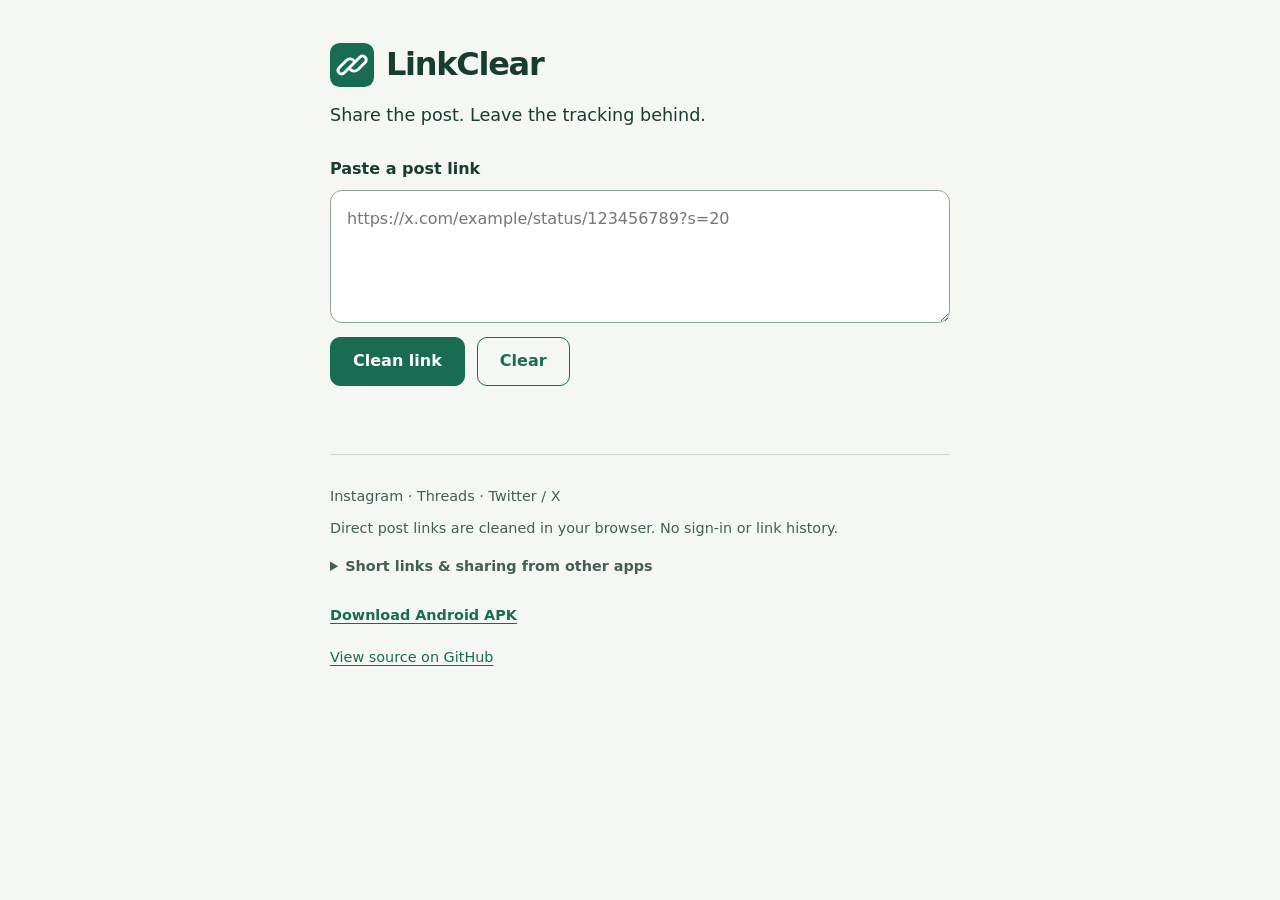
==== index.html @ 5b58e322 "Add Twitter cleaning, web cleaner and signed APK builds" ====
<!doctype html>
<html lang="en">
<head>
  <meta charset="utf-8">
  <meta name="viewport" content="width=device-width, initial-scale=1">
  <meta name="description" content="Clean Instagram, Threads and Twitter/X post links. Paste a link, remove its tracking parameters, then copy or share it.">
  <meta name="theme-color" content="#176c52">
  <meta name="referrer" content="no-referrer">
  <title>LinkClear — clean a shared link</title>
  <link rel="manifest" href="/manifest.webmanifest">
  <link rel="icon" href="/icon.svg" type="image/svg+xml">
  <link rel="stylesheet" href="/web.css">
  <script src="/cleaner.js" defer></script>
  <script src="/web.js" defer></script>
</head>
<body>
  <main>
    <header><img src="/icon.svg" width="44" height="44" alt=""><h1>LinkClear</h1></header>
    <p class="intro">Share the post. Leave the tracking behind.</p>
    <form id="clean-form">
      <label for="input">Paste a post link</label>
      <textarea id="input" rows="4" placeholder="https://x.com/example/status/123456789?s=20" spellcheck="false" autocapitalize="off" autocomplete="off" required></textarea>
      <div class="actions"><button type="submit">Clean link</button><button type="button" id="clear" class="secondary">Clear</button></div>
    </form>
    <section id="result" hidden aria-labelledby="result-title">
      <h2 id="result-title">Your clean link</h2>
      <p id="status" role="status" aria-live="polite"></p>
      <label class="sr-only" for="output">Result</label>
      <textarea id="output" rows="3" readonly spellcheck="false"></textarea>
      <div class="actions"><button id="copy" type="button">Copy link</button><button id="share" type="button" class="secondary">Share link</button></div>
    </section>
    <p id="notice" role="status" aria-live="polite"></p>
    <footer>
      <p>Instagram · Threads · Twitter / X</p>
      <p>Direct post links are cleaned in your browser. No sign-in or link history.</p>
      <details><summary>Short links &amp; sharing from other apps</summary>
        <p>Instagram and Threads short links need an online lookup. Use the Android app for these, or open the post yourself and paste its full address here. This page does not label unresolved links as clean.</p>
        <p>Install this page from your browser menu to receive shared text on browsers that support web share targets. Availability depends on your browser and device. Pasting and copying works without installation.</p>
        <p>Unknown links pass through unchanged, including any tracking data they contain.</p>
      </details>
      <p><a class="download" href="https://github.com/fishese/linkclear/releases/latest/download/LinkClear.apk">Download Android APK</a></p>
      <a href="https://github.com/fishese/linkclear">View source on GitHub</a>
    </footer>
  </main>
  <noscript>This cleaner needs JavaScript enabled. Your links are processed locally in the browser.</noscript>
</body>
</html>
---- web.css ----
:root { color-scheme: light; font-family: system-ui, -apple-system, sans-serif; color: #193c30; background: #f5f7f3; line-height: 1.55; }
* { box-sizing: border-box; }
body { margin: 0; padding: 40px 20px; }
main { max-width: 620px; margin: auto; }
header { display: flex; align-items: center; gap: 12px; }
h1 { font-size: 2rem; letter-spacing: -.04em; margin: 0; }
.intro { font-size: 1.1rem; margin: 12px 0 28px; }
label { display: block; font-weight: 650; margin-bottom: 8px; }
textarea { display: block; width: 100%; font: inherit; font-size: 1rem; padding: 16px; border: 1px solid #8aa598; border-radius: 12px; background: white; color: #17392c; resize: vertical; overflow-wrap: anywhere; }
textarea:focus, button:focus-visible, a:focus-visible, summary:focus-visible { outline: 3px solid #548fca; outline-offset: 3px; }
.actions { display: flex; gap: 12px; margin-top: 14px; flex-wrap: wrap; }
button { font: inherit; font-weight: 650; cursor: pointer; border: 1px solid #176c52; border-radius: 10px; color: white; background: #176c52; padding: 11px 22px; min-height: 48px; }
button:hover { background: #0b503b; }
button.secondary { background: transparent; color: #176c52; }
button.secondary:hover { background: #e3eee7; }
button:disabled { opacity: .55; cursor: default; }
section { margin-top: 30px; padding-top: 22px; border-top: 2px solid #cad8ce; }
h2 { font-size: 1.2rem; margin: 0; }
#status { margin: 8px 0 14px; }
#notice { min-height: 1.5em; }
footer { margin-top: 28px; padding-top: 20px; border-top: 1px solid #cad8ce; font-size: .9rem; color: #425f52; }
footer p { margin: 10px 0; }
details { margin: 16px 0; }
summary { cursor: pointer; font-weight: 650; }
a { color: #176c52; text-underline-offset: 3px; }
.download { display: inline-block; padding: 10px 0; font-weight: 700; }
.sr-only { position: absolute; width: 1px; height: 1px; padding: 0; margin: -1px; overflow: hidden; clip: rect(0,0,0,0); white-space: nowrap; border: 0; }
@media (max-width: 420px) { body { padding: 24px 16px; } .actions button { flex: 1; } }
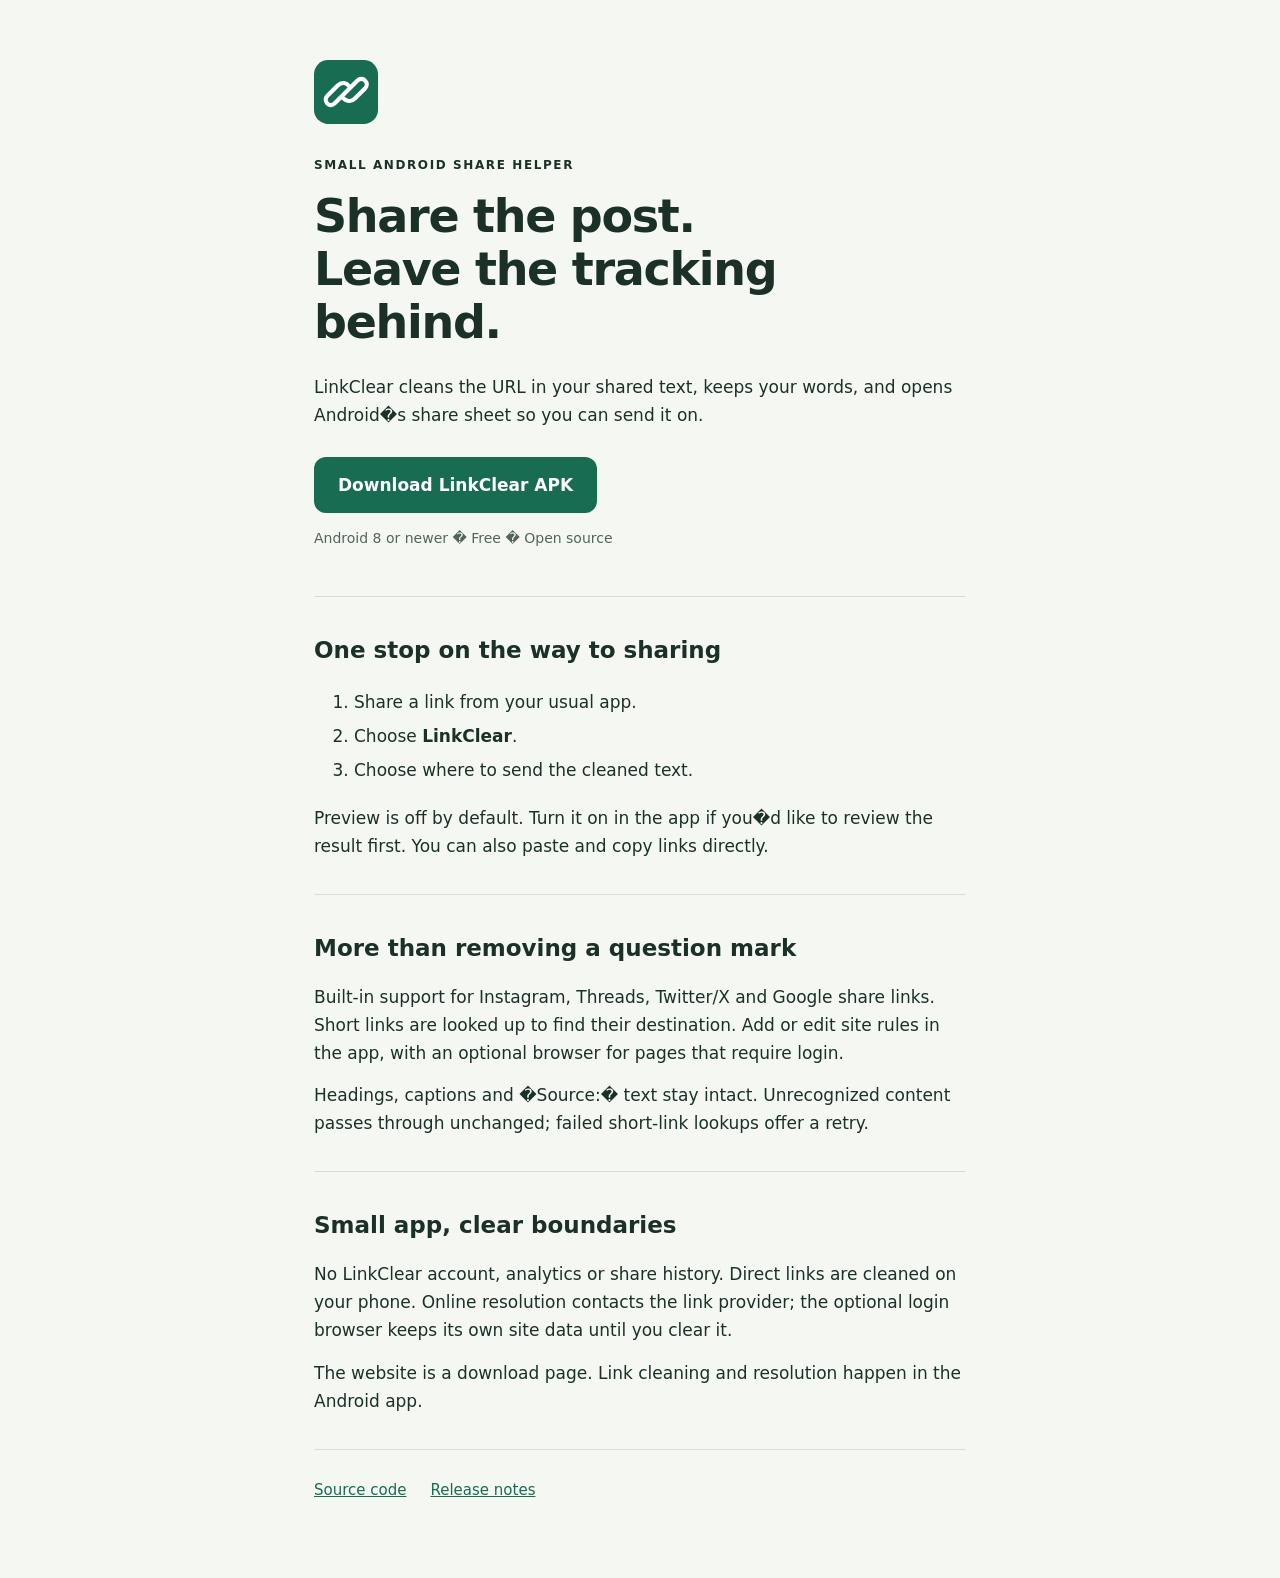
==== commit e5e88ce9: "Forward shares transparently, preserve captions and resolve Google links" ====
--- a/index.html
+++ b/index.html
@@ -1,47 +1,7 @@
 <!doctype html>
-<html lang="en">
-<head>
-  <meta charset="utf-8">
-  <meta name="viewport" content="width=device-width, initial-scale=1">
-  <meta name="description" content="Clean Instagram, Threads and Twitter/X post links. Paste a link, remove its tracking parameters, then copy or share it.">
-  <meta name="theme-color" content="#176c52">
-  <meta name="referrer" content="no-referrer">
-  <title>LinkClear — clean a shared link</title>
-  <link rel="manifest" href="/manifest.webmanifest">
-  <link rel="icon" href="/icon.svg" type="image/svg+xml">
-  <link rel="stylesheet" href="/web.css">
-  <script src="/cleaner.js" defer></script>
-  <script src="/web.js" defer></script>
-</head>
-<body>
-  <main>
-    <header><img src="/icon.svg" width="44" height="44" alt=""><h1>LinkClear</h1></header>
-    <p class="intro">Share the post. Leave the tracking behind.</p>
-    <form id="clean-form">
-      <label for="input">Paste a post link</label>
-      <textarea id="input" rows="4" placeholder="https://x.com/example/status/123456789?s=20" spellcheck="false" autocapitalize="off" autocomplete="off" required></textarea>
-      <div class="actions"><button type="submit">Clean link</button><button type="button" id="clear" class="secondary">Clear</button></div>
-    </form>
-    <section id="result" hidden aria-labelledby="result-title">
-      <h2 id="result-title">Your clean link</h2>
-      <p id="status" role="status" aria-live="polite"></p>
-      <label class="sr-only" for="output">Result</label>
-      <textarea id="output" rows="3" readonly spellcheck="false"></textarea>
-      <div class="actions"><button id="copy" type="button">Copy link</button><button id="share" type="button" class="secondary">Share link</button></div>
-    </section>
-    <p id="notice" role="status" aria-live="polite"></p>
-    <footer>
-      <p>Instagram · Threads · Twitter / X</p>
-      <p>Direct post links are cleaned in your browser. No sign-in or link history.</p>
-      <details><summary>Short links &amp; sharing from other apps</summary>
-        <p>Instagram and Threads short links need an online lookup. Use the Android app for these, or open the post yourself and paste its full address here. This page does not label unresolved links as clean.</p>
-        <p>Install this page from your browser menu to receive shared text on browsers that support web share targets. Availability depends on your browser and device. Pasting and copying works without installation.</p>
-        <p>Unknown links pass through unchanged, including any tracking data they contain.</p>
-      </details>
-      <p><a class="download" href="https://github.com/fishese/linkclear/releases/latest/download/LinkClear.apk">Download Android APK</a></p>
-      <a href="https://github.com/fishese/linkclear">View source on GitHub</a>
-    </footer>
-  </main>
-  <noscript>This cleaner needs JavaScript enabled. Your links are processed locally in the browser.</noscript>
-</body>
-</html>
+<html lang="en"><head><meta charset="utf-8"><meta name="viewport" content="width=device-width,initial-scale=1"><meta name="theme-color" content="#176c52"><meta name="description" content="LinkClear for Android cleans shared links and opens the share sheet. Keep the words, lose the tracking."><title>LinkClear � cleaner links for Android</title><link rel="icon" href="icon.svg"><link rel="manifest" href="manifest.webmanifest"><link rel="stylesheet" href="web.css"><script defer src="web.js"></script></head>
+<body><main><header><img src="icon.svg" width="64" height="64" alt=""><p class="eyebrow">SMALL ANDROID SHARE HELPER</p><h1>Share the post.<br>Leave the tracking behind.</h1><p>LinkClear cleans the URL in your shared text, keeps your words, and opens Android�s share sheet so you can send it on.</p><a class="download" href="https://github.com/fishese/linkclear/releases/latest/download/LinkClear.apk">Download LinkClear APK</a><p class="note">Android 8 or newer � Free � Open source</p></header>
+<section><h2>One stop on the way to sharing</h2><ol><li>Share a link from your usual app.</li><li>Choose <strong>LinkClear</strong>.</li><li>Choose where to send the cleaned text.</li></ol><p>Preview is off by default. Turn it on in the app if you�d like to review the result first. You can also paste and copy links directly.</p></section>
+<section><h2>More than removing a question mark</h2><p>Built-in support for Instagram, Threads, Twitter/X and Google share links. Short links are looked up to find their destination. Add or edit site rules in the app, with an optional browser for pages that require login.</p><p>Headings, captions and �Source:� text stay intact. Unrecognized content passes through unchanged; failed short-link lookups offer a retry.</p></section>
+<section><h2>Small app, clear boundaries</h2><p>No LinkClear account, analytics or share history. Direct links are cleaned on your phone. Online resolution contacts the link provider; the optional login browser keeps its own site data until you clear it.</p><p>The website is a download page. Link cleaning and resolution happen in the Android app.</p></section>
+<footer><a href="https://github.com/fishese/linkclear">Source code</a><a href="https://github.com/fishese/linkclear/releases/latest">Release notes</a></footer></main></body></html>
--- a/web.css
+++ b/web.css
@@ -1,28 +1 @@
-:root { color-scheme: light; font-family: system-ui, -apple-system, sans-serif; color: #193c30; background: #f5f7f3; line-height: 1.55; }
-* { box-sizing: border-box; }
-body { margin: 0; padding: 40px 20px; }
-main { max-width: 620px; margin: auto; }
-header { display: flex; align-items: center; gap: 12px; }
-h1 { font-size: 2rem; letter-spacing: -.04em; margin: 0; }
-.intro { font-size: 1.1rem; margin: 12px 0 28px; }
-label { display: block; font-weight: 650; margin-bottom: 8px; }
-textarea { display: block; width: 100%; font: inherit; font-size: 1rem; padding: 16px; border: 1px solid #8aa598; border-radius: 12px; background: white; color: #17392c; resize: vertical; overflow-wrap: anywhere; }
-textarea:focus, button:focus-visible, a:focus-visible, summary:focus-visible { outline: 3px solid #548fca; outline-offset: 3px; }
-.actions { display: flex; gap: 12px; margin-top: 14px; flex-wrap: wrap; }
-button { font: inherit; font-weight: 650; cursor: pointer; border: 1px solid #176c52; border-radius: 10px; color: white; background: #176c52; padding: 11px 22px; min-height: 48px; }
-button:hover { background: #0b503b; }
-button.secondary { background: transparent; color: #176c52; }
-button.secondary:hover { background: #e3eee7; }
-button:disabled { opacity: .55; cursor: default; }
-section { margin-top: 30px; padding-top: 22px; border-top: 2px solid #cad8ce; }
-h2 { font-size: 1.2rem; margin: 0; }
-#status { margin: 8px 0 14px; }
-#notice { min-height: 1.5em; }
-footer { margin-top: 28px; padding-top: 20px; border-top: 1px solid #cad8ce; font-size: .9rem; color: #425f52; }
-footer p { margin: 10px 0; }
-details { margin: 16px 0; }
-summary { cursor: pointer; font-weight: 650; }
-a { color: #176c52; text-underline-offset: 3px; }
-.download { display: inline-block; padding: 10px 0; font-weight: 700; }
-.sr-only { position: absolute; width: 1px; height: 1px; padding: 0; margin: -1px; overflow: hidden; clip: rect(0,0,0,0); white-space: nowrap; border: 0; }
-@media (max-width: 420px) { body { padding: 24px 16px; } .actions button { flex: 1; } }
+*{box-sizing:border-box}body{margin:0;background:#f5f7f3;color:#1b3128;font:17px/1.65 system-ui,sans-serif}main{max-width:700px;margin:auto;padding:48px 24px}header{padding:12px 0 32px}h1{font-size:clamp(32px,6vw,46px);line-height:1.15;letter-spacing:-1.3px;margin:14px 0 24px}h2{font-size:23px;line-height:1.3}p{margin:14px 0}.eyebrow{font-size:12px;letter-spacing:1.6px;font-weight:700;margin-top:24px}.download{display:inline-block;background:#176c52;color:white;padding:14px 24px;border-radius:12px;font-weight:650;text-decoration:none;margin-top:14px}.download:hover{background:#10543f}a{color:#176c52}a:focus-visible{outline:3px solid #8eaf35;outline-offset:5px}.note{font-size:14px;color:#52645b}section{border-top:1px solid #d7dfd5;padding:20px 0}li{padding:3px 0}footer{display:flex;gap:24px;border-top:1px solid #d7dfd5;padding:28px 0;font-size:15px}
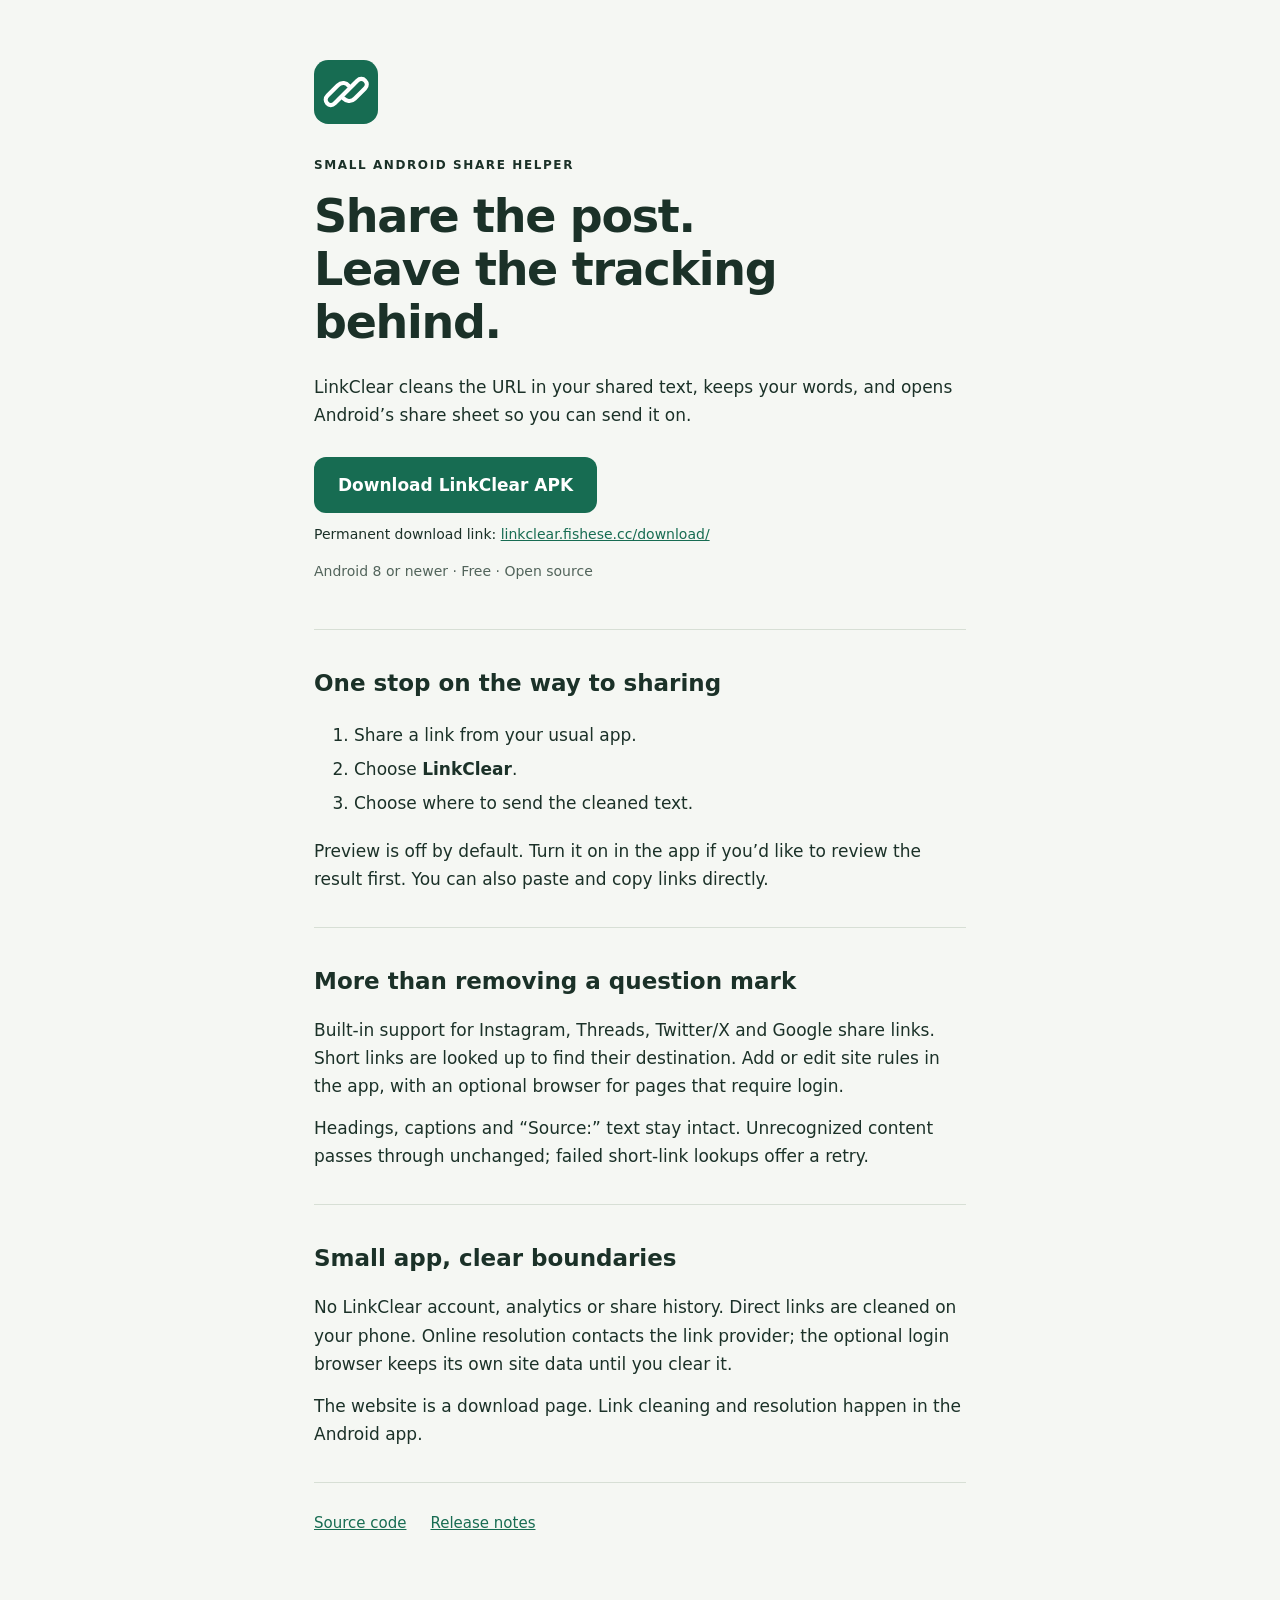
==== commit a8ef7089: "Add stable downloads and resilient update checks" ====
--- a/index.html
+++ b/index.html
@@ -1,7 +1,7 @@
 <!doctype html>
-<html lang="en"><head><meta charset="utf-8"><meta name="viewport" content="width=device-width,initial-scale=1"><meta name="theme-color" content="#176c52"><meta name="description" content="LinkClear for Android cleans shared links and opens the share sheet. Keep the words, lose the tracking."><title>LinkClear � cleaner links for Android</title><link rel="icon" href="icon.svg"><link rel="manifest" href="manifest.webmanifest"><link rel="stylesheet" href="web.css"><script defer src="web.js"></script></head>
-<body><main><header><img src="icon.svg" width="64" height="64" alt=""><p class="eyebrow">SMALL ANDROID SHARE HELPER</p><h1>Share the post.<br>Leave the tracking behind.</h1><p>LinkClear cleans the URL in your shared text, keeps your words, and opens Android�s share sheet so you can send it on.</p><a class="download" href="https://github.com/fishese/linkclear/releases/latest/download/LinkClear.apk">Download LinkClear APK</a><p class="note">Android 8 or newer � Free � Open source</p></header>
-<section><h2>One stop on the way to sharing</h2><ol><li>Share a link from your usual app.</li><li>Choose <strong>LinkClear</strong>.</li><li>Choose where to send the cleaned text.</li></ol><p>Preview is off by default. Turn it on in the app if you�d like to review the result first. You can also paste and copy links directly.</p></section>
-<section><h2>More than removing a question mark</h2><p>Built-in support for Instagram, Threads, Twitter/X and Google share links. Short links are looked up to find their destination. Add or edit site rules in the app, with an optional browser for pages that require login.</p><p>Headings, captions and �Source:� text stay intact. Unrecognized content passes through unchanged; failed short-link lookups offer a retry.</p></section>
+<html lang="en"><head><meta charset="utf-8"><meta name="viewport" content="width=device-width,initial-scale=1"><meta name="theme-color" content="#176c52"><meta name="description" content="LinkClear for Android cleans shared links and opens the share sheet. Keep the words, lose the tracking."><title>LinkClear — cleaner links for Android</title><link rel="icon" href="icon.svg"><link rel="manifest" href="manifest.webmanifest"><link rel="stylesheet" href="web.css"><script defer src="web.js"></script></head>
+<body><main><header><img src="icon.svg" width="64" height="64" alt=""><p class="eyebrow">SMALL ANDROID SHARE HELPER</p><h1>Share the post.<br>Leave the tracking behind.</h1><p>LinkClear cleans the URL in your shared text, keeps your words, and opens Android’s share sheet so you can send it on.</p><a class="download" href="/download/">Download LinkClear APK</a><p class="permalink">Permanent download link: <a href="/download/">linkclear.fishese.cc/download/</a></p><p class="note">Android 8 or newer · Free · Open source</p></header>
+<section><h2>One stop on the way to sharing</h2><ol><li>Share a link from your usual app.</li><li>Choose <strong>LinkClear</strong>.</li><li>Choose where to send the cleaned text.</li></ol><p>Preview is off by default. Turn it on in the app if you’d like to review the result first. You can also paste and copy links directly.</p></section>
+<section><h2>More than removing a question mark</h2><p>Built-in support for Instagram, Threads, Twitter/X and Google share links. Short links are looked up to find their destination. Add or edit site rules in the app, with an optional browser for pages that require login.</p><p>Headings, captions and “Source:” text stay intact. Unrecognized content passes through unchanged; failed short-link lookups offer a retry.</p></section>
 <section><h2>Small app, clear boundaries</h2><p>No LinkClear account, analytics or share history. Direct links are cleaned on your phone. Online resolution contacts the link provider; the optional login browser keeps its own site data until you clear it.</p><p>The website is a download page. Link cleaning and resolution happen in the Android app.</p></section>
 <footer><a href="https://github.com/fishese/linkclear">Source code</a><a href="https://github.com/fishese/linkclear/releases/latest">Release notes</a></footer></main></body></html>
--- a/web.css
+++ b/web.css
@@ -1 +1 @@
-*{box-sizing:border-box}body{margin:0;background:#f5f7f3;color:#1b3128;font:17px/1.65 system-ui,sans-serif}main{max-width:700px;margin:auto;padding:48px 24px}header{padding:12px 0 32px}h1{font-size:clamp(32px,6vw,46px);line-height:1.15;letter-spacing:-1.3px;margin:14px 0 24px}h2{font-size:23px;line-height:1.3}p{margin:14px 0}.eyebrow{font-size:12px;letter-spacing:1.6px;font-weight:700;margin-top:24px}.download{display:inline-block;background:#176c52;color:white;padding:14px 24px;border-radius:12px;font-weight:650;text-decoration:none;margin-top:14px}.download:hover{background:#10543f}a{color:#176c52}a:focus-visible{outline:3px solid #8eaf35;outline-offset:5px}.note{font-size:14px;color:#52645b}section{border-top:1px solid #d7dfd5;padding:20px 0}li{padding:3px 0}footer{display:flex;gap:24px;border-top:1px solid #d7dfd5;padding:28px 0;font-size:15px}
+*{box-sizing:border-box}body{margin:0;background:#f5f7f3;color:#1b3128;font:17px/1.65 system-ui,sans-serif}main{max-width:700px;margin:auto;padding:48px 24px}header{padding:12px 0 32px}h1{font-size:clamp(32px,6vw,46px);line-height:1.15;letter-spacing:-1.3px;margin:14px 0 24px}h2{font-size:23px;line-height:1.3}p{margin:14px 0}.eyebrow{font-size:12px;letter-spacing:1.6px;font-weight:700;margin-top:24px}.download{display:inline-block;background:#176c52;color:white;padding:14px 24px;border-radius:12px;font-weight:650;text-decoration:none;margin-top:14px}.download:hover{background:#10543f}a{color:#176c52}a:focus-visible{outline:3px solid #8eaf35;outline-offset:5px}.permalink{font-size:14px;margin:10px 0 0}.permalink a{overflow-wrap:anywhere}.note{font-size:14px;color:#52645b}section{border-top:1px solid #d7dfd5;padding:20px 0}li{padding:3px 0}footer{display:flex;gap:24px;border-top:1px solid #d7dfd5;padding:28px 0;font-size:15px}
